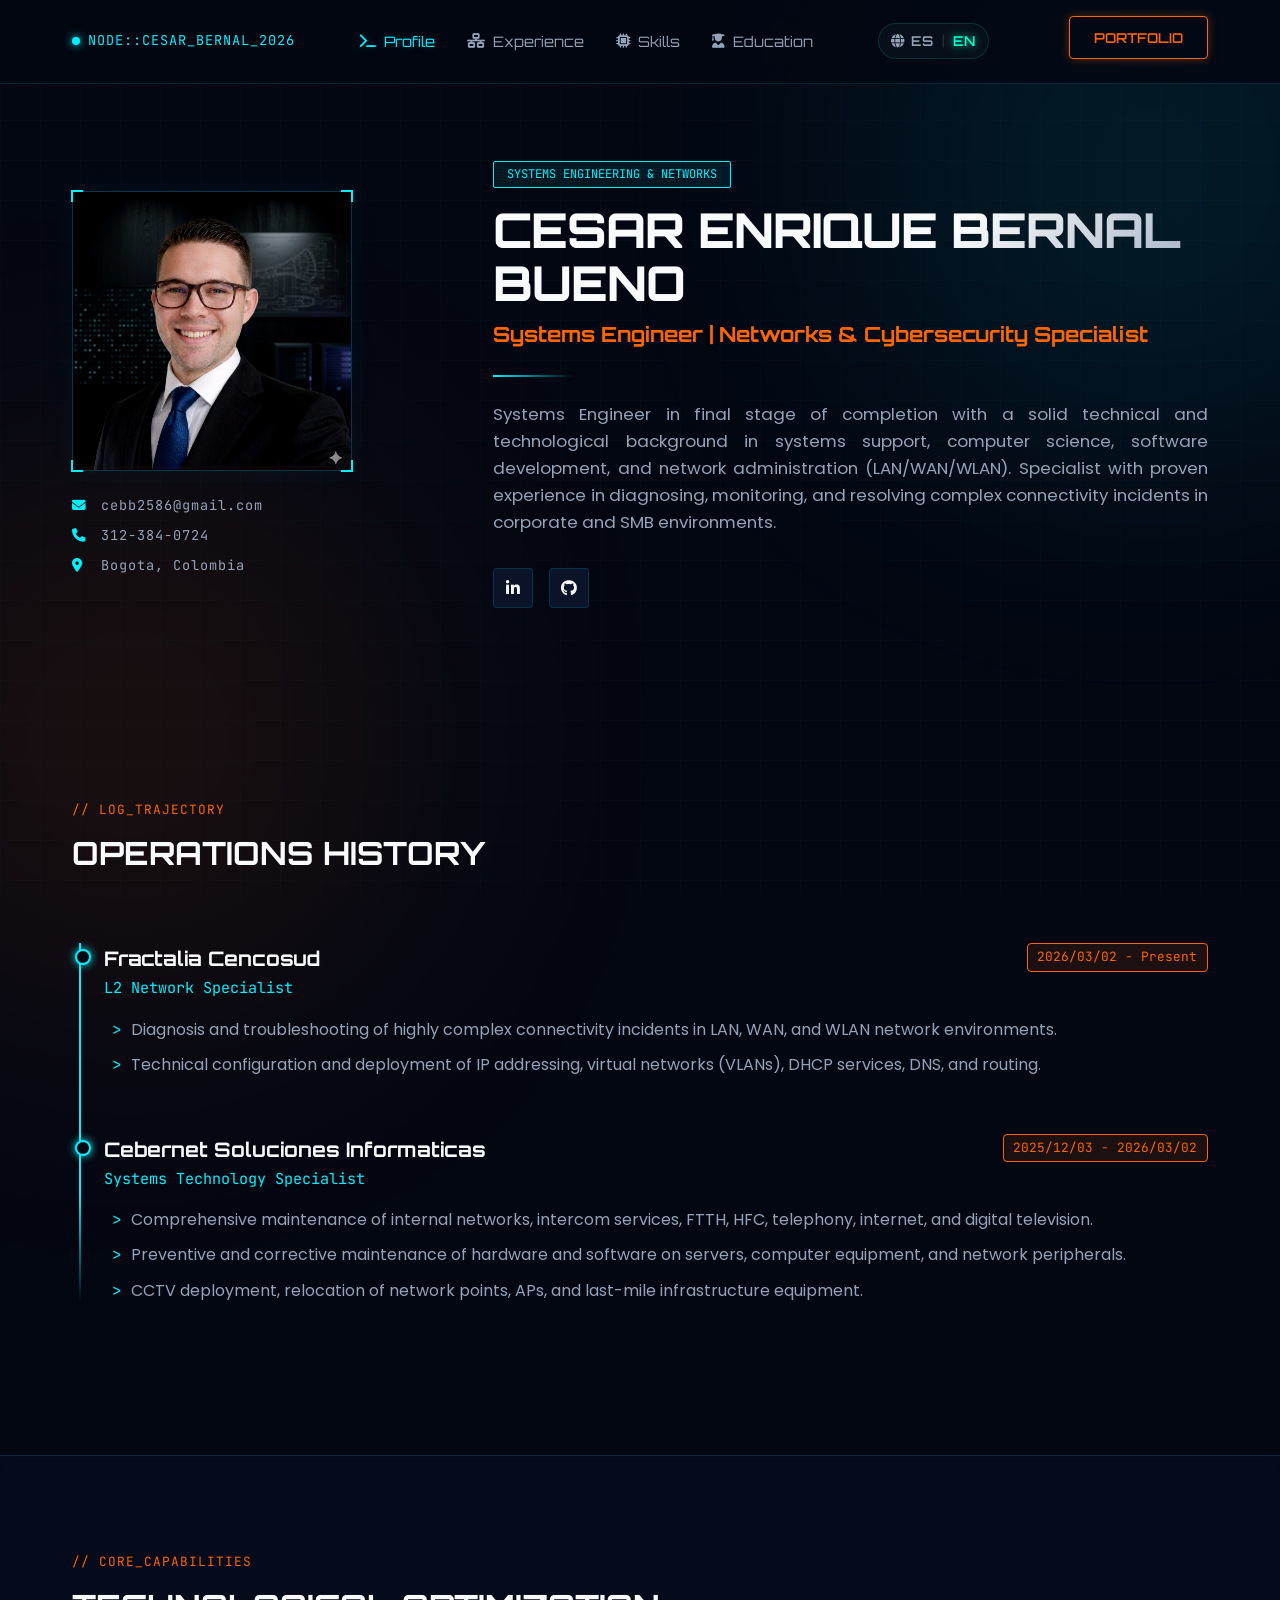
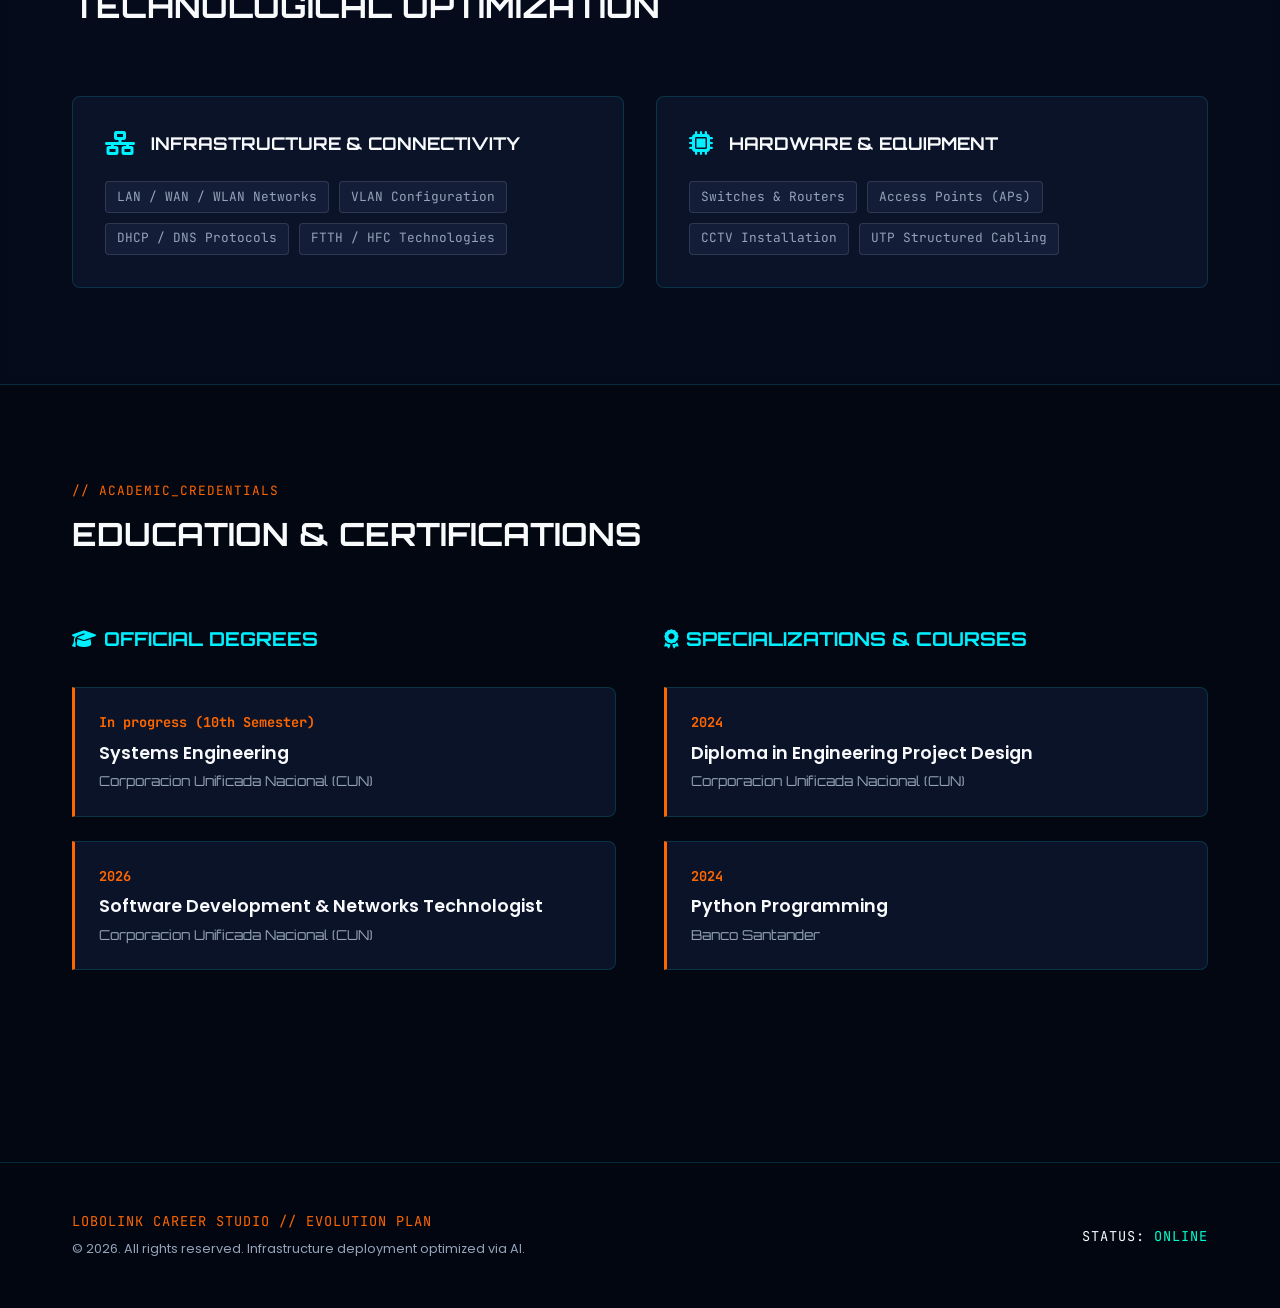
==== index-en.html @ bacd8a29 "finalización de la hoja de vida alpha de cesar bernal" ====
<!DOCTYPE html>
<html lang="en">
<head>
    <meta charset="UTF-8">
    <meta name="viewport" content="width=device-width, initial-scale=1.0">
    <title>Professional Portfolio | Engineering Ecosystem</title>
    
    <link rel="preconnect" href="https://fonts.googleapis.com">
    <link rel="preconnect" href="https://fonts.gstatic.com" crossorigin>
    <link href="https://fonts.googleapis.com/css2?family=Orbitron:wght@400;600;800&family=Poppins:wght@300;400;500;700&family=JetBrains+Mono:wght@400;700&display=swap" rel="stylesheet">
    
    <link rel="stylesheet" href="https://cdnjs.cloudflare.com/ajax/libs/font-awesome/6.4.0/css/all.min.css">
    
    <link rel="stylesheet" href="css/styles.css">
</head>
<body>

    <div class="cyber-grid-overlay"></div>
    <div class="neon-glow-sphere sphere-1"></div>
    <div class="neon-glow-sphere sphere-2"></div>

    <header class="cyber-header">
        <div class="container header-flex">
            <div class="system-status">
                <span class="status-blink"></span>
                <span class="mono-text" id="sys-id">NODE::CESAR_BERNAL_2026</span>
            </div>
            <nav class="cyber-nav">
                <ul>
                    <li><a href="#perfil" class="nav-link active"><i class="fa-solid fa-terminal"></i> Profile</a></li>
                    <li><a href="#experiencia" class="nav-link"><i class="fa-solid fa-network-wired"></i> Experience</a></li>
                    <li><a href="#habilidades" class="nav-link"><i class="fa-solid fa-microchip"></i> Skills</a></li>
                    <li><a href="#educacion" class="nav-link"><i class="fa-solid fa-user-graduate"></i> Education</a></li>
                </ul>
            </nav>

            <div class="lang-selector-cyber">
                <a href="index.html" class="lang-btn"><i class="fa-solid fa-globe"></i> ES</a>
                <span class="lang-separator">|</span>
                <a href="index-en.html" class="lang-btn active">EN</a>
            </div>

            <div class="contact-cta">
                <a id="whatsapp-top-link" href="portafolio-en.html" class="btn-neon-action">
                    <span>PORTFOLIO</span>
                </a>
            </div>
        </div>
    </header>

    <section id="perfil" class="hero-cyber-sector">
        <div class="container hero-grid">
            <div class="profile-frame-wrapper">
                <div class="cyber-avatar-frame">
                    <img id="client-avatar" src="image/perfil.PNG" alt="Cesar Bernal Bueno" class="profile-avatar">
                    <div class="corner-element top-left"></div>
                    <div class="corner-element top-right"></div>
                    <div class="corner-element bottom-left"></div>
                    <div class="corner-element bottom-right"></div>
                </div>
                <div class="profile-comms">
                    <p class="mono-text"><i class="fa-solid fa-envelope"></i> <span id="client-email">...</span></p>
                    <p class="mono-text"><i class="fa-solid fa-phone"></i> <span id="client-phone">...</span></p>
                    <p class="mono-text"><i class="fa-solid fa-location-dot"></i> <span id="client-location">...</span></p>
                </div>
            </div>
            <div class="hero-text-content">
                <span class="cyber-badge" id="client-badge">SYSTEMS ENGINEERING & NETWORKS</span>
                <h1 id="client-name" class="tech-title">LOADING_NAME...</h1>
                <h2 id="client-title" class="sub-tech-title">LOADING_SPECIALIZATION...</h2>
                <div class="cyber-divider"></div>
                <p id="client-summary" class="profile-summary-p">
                    Loading core profile parameters from LoboLink central repository...
                </p>
                <div class="social-cyber-hub">
                    <a id="client-linkedin" href="#" target="_blank" rel="noopener noreferrer" class="social-icon-btn"><i class="fa-brands fa-linkedin-in"></i></a>
                    <a id="client-github" href="#" target="_blank" rel="noopener noreferrer" class="social-icon-btn"><i class="fa-brands fa-github"></i></a>
                </div>
            </div>
        </div>
    </section>

    <section id="experiencia" class="cyber-section">
        <div class="container">
            <div class="section-heading-cyber">
                <div class="pre-title mono-text">// LOG_TRAJECTORY</div>
                <h2 class="tech-title-section">Operations History</h2>
            </div>
            
            <div id="experience-timeline" class="timeline-cyber-wrapper"></div>
        </div>
    </section>

    <section id="habilidades" class="cyber-section alternative-bg">
        <div class="container">
            <div class="section-heading-cyber">
                <div class="pre-title mono-text">// CORE_CAPABILITIES</div>
                <h2 class="tech-title-section">Technological Optimization</h2>
            </div>
            
            <div id="skills-grid" class="skills-cyber-grid"></div>
        </div>
    </section>

    <section id="educacion" class="cyber-section">
        <div class="container">
            <div class="section-heading-cyber">
                <div class="pre-title mono-text">// ACADEMIC_CREDENTIALS</div>
                <h2 class="tech-title-section">Education & Certifications</h2>
            </div>
            
            <div class="education-dual-grid">
                <div>
                    <h3 class="block-title-cyber"><i class="fa-solid fa-graduation-cap"></i> Official Degrees</h3>
                    <div id="education-container" class="cards-stack-cyber"></div>
                </div>
                <div>
                    <h3 class="block-title-cyber"><i class="fa-solid fa-award"></i> Specializations & Courses</h3>
                    <div id="certifications-container" class="cards-stack-cyber"></div>
                </div>
            </div>
        </div>
    </section>

    <footer class="cyber-footer">
        <div class="container footer-flex-cyber">
            <div class="footer-brand-tech">
                <p class="mono-text">LOBOLINK CAREER STUDIO // EVOLUTION PLAN</p>
                <p class="copyright-text">&copy; 2026. All rights reserved. Infrastructure deployment optimized via AI.</p>
            </div>
            <div class="system-clock-box">
                <span class="mono-text">STATUS: <span style="color: #00ffcc;">ONLINE</span></span>
            </div>
        </div>
    </footer>

    <script>
        document.addEventListener("DOMContentLoaded", () => {
            // Reutiliza las funciones globales apuntando al origen de datos en inglés
            const DATA_URL = "data/data-en.json";
            fetchCyberData(DATA_URL);
        });
    </script>
    <script src="js/script.js"></script>
</body>
</html>
---- css/styles.css ----
/* ==========================================================================
   VARIABLES DEL SISTEMA (PALETA NEÓN & CONFIGURACIÓN FUTURISTA)
   ========================================================================== */
:root {
    /* Fondos Oscuros Profundos */
    --bg-cyber-dark: #030712;
    --bg-cyber-card: #0b1329;
    --bg-cyber-hover: #1c2541;
    
    /* Iluminación de Neón (Colores Primarios de Acción) */
    --neon-cyan: #00f0ff;
    --neon-cyan-glow: rgba(0, 240, 255, 0.25);
    --neon-orange: #ff6600;
    --neon-orange-glow: rgba(255, 102, 0, 0.35);
    
    /* Tipografía y Textos */
    --text-main: #f8fafc;
    --text-muted: #94a3b8;
    --font-tech: 'Orbitron', sans-serif;
    --font-body: 'Poppins', sans-serif;
    --font-mono: 'JetBrains Mono', monospace;
    
    /* Estructurales */
    --cyber-border: 1px solid rgba(0, 240, 255, 0.15);
    --cyber-radius: 8px;
    --transition-cyber: all 0.4s cubic-bezier(0.16, 1, 0.3, 1);
}

/* ==========================================================================
   RESET & ESTILOS BASE (NÚCLEO DEL SISTEMA)
   ========================================================================== */
* {
    margin: 0;
    padding: 0;
    box-sizing: border-box;
    scroll-behavior: smooth;
}

body {
    background-color: var(--bg-cyber-dark);
    color: var(--text-main);
    font-family: var(--font-body);
    line-height: 1.6;
    overflow-x: hidden;
    position: relative;
}

.container {
    width: 100%;
    max-width: 1200px;
    margin: 0 auto;
    padding: 0 2rem;
}

/* Clases Utilitarias de Texto */
.mono-text {
    font-family: var(--font-mono);
    font-size: 0.85rem;
    letter-spacing: 1px;
}

.tech-title {
    font-family: var(--font-tech);
    font-weight: 800;
    text-transform: uppercase;
}

/* ==========================================================================
   CAPAS DE AMBIENTACIÓN NEÓN (FONDO DINÁMICO)
   ========================================================================== */
.cyber-grid-overlay {
    position: fixed;
    top: 0;
    left: 0;
    width: 100%;
    height: 100%;
    background-image: 
        linear-gradient(rgba(0, 240, 255, 0.02) 1px, transparent 1px),
        linear-gradient(90deg, rgba(0, 240, 255, 0.02) 1px, transparent 1px);
    background-size: 40px 40px;
    z-index: -2;
    pointer-events: none;
}

.neon-glow-sphere {
    position: fixed;
    width: 40vw;
    height: 40vw;
    border-radius: 50%;
    filter: blur(140px);
    z-index: -1;
    opacity: 0.12;
    pointer-events: none;
}

.sphere-1 {
    top: -10%;
    right: -10%;
    background: var(--neon-cyan);
}

.sphere-2 {
    bottom: -10%;
    left: -10%;
    background: var(--neon-orange);
}

/* ==========================================================================
   HEADER / NAVEGACIÓN CAPA DE CONTROL
   ========================================================================== */
.cyber-header {
    position: fixed;
    top: 0;
    left: 0;
    width: 100%;
    z-index: 100;
    background: rgba(3, 7, 18, 0.8);
    backdrop-filter: blur(12px);
    border-bottom: var(--cyber-border);
    padding: 1rem 0;
}

.header-flex {
    display: flex;
    justify-content: space-between;
    align-items: center;
}

/* Parpadeo del Estado del Servidor */
.system-status {
    display: flex;
    align-items: center;
    gap: 0.5rem;
    color: var(--neon-cyan);
}

.status-blink {
    width: 8px;
    height: 8px;
    background-color: var(--neon-cyan);
    border-radius: 50%;
    box-shadow: 0 0 8px var(--neon-cyan);
    animation: pulseGlow 2s infinite;
}

.cyber-nav ul {
    display: flex;
    list-style: none;
    gap: 2rem;
}

.nav-link {
    text-decoration: none;
    color: var(--text-muted);
    font-family: var(--font-tech);
    font-size: 0.9rem;
    transition: var(--transition-cyber);
    display: flex;
    align-items: center;
    gap: 0.5rem;
}

.nav-link:hover, .nav-link.active {
    color: var(--neon-cyan);
    text-shadow: 0 0 8px var(--neon-cyan-glow);
}

/* Botón de Acción de Neón */
.btn-neon-action {
    display: inline-block;
    padding: 0.6rem 1.5rem;
    border: 1px solid var(--neon-orange);
    background: transparent;
    color: var(--neon-orange);
    font-family: var(--font-tech);
    font-weight: 600;
    font-size: 0.85rem;
    text-decoration: none;
    border-radius: 4px;
    position: relative;
    overflow: hidden;
    transition: var(--transition-cyber);
    box-shadow: 0 0 10px var(--neon-orange-glow);
}

.btn-neon-action:hover {
    background: var(--neon-orange);
    color: var(--bg-cyber-dark);
    box-shadow: 0 0 20px var(--neon-orange);
    transform: translateY(-2px);
}

/* ==========================================================================
   HERO / PERFIL PRINCIPAL
   ========================================================================== */
.hero-cyber-sector {
    padding: 10rem 0 6rem 0;
}

.hero-grid {
    display: grid;
    grid-template-columns: 1fr 2fr;
    gap: 4rem;
    align-items: center;
}

/* Contenedor del Avatar Estilo Cyberpunk */
.cyber-avatar-frame {
    position: relative;
    width: 280px;
    height: 280px;
    background: var(--bg-cyber-card);
    border: var(--cyber-border);
    box-shadow: 0 0 25px rgba(0, 240, 255, 0.05);
    margin-bottom: 1.5rem;
}

.profile-avatar {
    width: 100%;
    height: 100%;
    object-fit: cover;
    filter: grayscale(20%) contrast(110%);
}

/* Esquinas de Líneas Futuristas */
.corner-element {
    position: absolute;
    width: 12px;
    height: 12px;
    border: 2px solid var(--neon-cyan);
}
.top-left { top: -2px; left: -2px; border-right: none; border-bottom: none; }
.top-right { top: -2px; right: -2px; border-left: none; border-bottom: none; }
.bottom-left { bottom: -2px; left: -2px; border-right: none; border-top: none; }
.bottom-right { bottom: -2px; right: -2px; border-left: none; border-top: none; }

.profile-comms {
    display: flex;
    flex-direction: column;
    gap: 0.5rem;
    color: var(--text-muted);
}

.profile-comms i {
    color: var(--neon-cyan);
    width: 20px;
}

/* Textos e Identidad */
.cyber-badge {
    display: inline-block;
    padding: 0.2rem 0.8rem;
    background: rgba(0, 240, 255, 0.08);
    border: 1px solid var(--neon-cyan);
    color: var(--neon-cyan);
    font-family: var(--font-mono);
    font-size: 0.75rem;
    margin-bottom: 1rem;
    border-radius: 2px;
}

.hero-text-content h1 {
    font-size: 3rem;
    line-height: 1.1;
    margin-bottom: 0.5rem;
    letter-spacing: -1px;
    background: linear-gradient(135deg, var(--text-main) 60%, var(--text-muted));
    -webkit-background-clip: text;
    -webkit-text-fill-color: transparent;
}

.sub-tech-title {
    font-family: var(--font-tech);
    font-size: 1.3rem;
    color: var(--neon-orange);
    margin-bottom: 1.5rem;
}

.cyber-divider {
    width: 80px;
    height: 2px;
    background: linear-gradient(90deg, var(--neon-cyan), transparent);
    margin-bottom: 1.5rem;
}

.profile-summary-p {
    color: var(--text-muted);
    font-size: 1.05rem;
    margin-bottom: 2rem;
    text-align: justify;
}

.social-cyber-hub {
    display: flex;
    gap: 1rem;
}

.social-icon-btn {
    width: 40px;
    height: 40px;
    display: flex;
    align-items: center;
    justify-content: center;
    border: var(--cyber-border);
    background: var(--bg-cyber-card);
    color: var(--text-main);
    text-decoration: none;
    border-radius: 4px;
    transition: var(--transition-cyber);
}

.social-icon-btn:hover {
    color: var(--neon-cyan);
    border-color: var(--neon-cyan);
    box-shadow: 0 0 10px var(--neon-cyan-glow);
    transform: translateY(-3px);
}

/* ==========================================================================
   SECCIONES GENERALES & ENCABEZADOS
   ========================================================================== */
.cyber-section {
    padding: 6rem 0;
}

.alternative-bg {
    background: rgba(11, 19, 41, 0.4);
    border-top: var(--cyber-border);
    border-bottom: var(--cyber-border);
    backdrop-filter: blur(4px);
}

.section-heading-cyber {
    margin-bottom: 4rem;
}

.pre-title {
    color: var(--neon-orange);
    font-size: 0.8rem;
    margin-bottom: 0.5rem;
}

.tech-title-section {
    font-family: var(--font-tech);
    font-size: 2rem;
    text-transform: uppercase;
}

/* ==========================================================================
   LÍNEA DE TIEMPO (EXPERIENCIA LABORAL)
   ========================================================================== */
.timeline-cyber-wrapper {
    position: relative;
    padding-left: 2rem;
}

/* Línea vertical de la línea de tiempo */
.timeline-cyber-wrapper::before {
    content: '';
    position: absolute;
    left: 7px;
    top: 0;
    width: 2px;
    height: 100%;
    background: linear-gradient(to bottom, var(--neon-cyan) 70%, transparent);
}

.timeline-item-cyber {
    position: relative;
    margin-bottom: 3.5rem;
}

/* Nodo de conexión */
.timeline-node {
    position: absolute;
    left: -29px;
    top: 6px;
    width: 16px;
    height: 16px;
    background: var(--bg-cyber-dark);
    border: 2px solid var(--neon-cyan);
    border-radius: 50%;
    box-shadow: 0 0 8px var(--neon-cyan);
    z-index: 2;
}

.timeline-header-block {
    display: flex;
    justify-content: space-between;
    align-items: flex-start;
    flex-wrap: wrap;
    margin-bottom: 1rem;
}

.company-tech {
    font-family: var(--font-tech);
    font-size: 1.25rem;
    color: var(--text-main);
}

.role-tech {
    font-family: var(--font-mono);
    color: var(--neon-cyan);
    font-size: 0.95rem;
}

.period-badge-cyber {
    font-family: var(--font-mono);
    font-size: 0.8rem;
    background: rgba(255, 102, 0, 0.1);
    border: 1px solid var(--neon-orange);
    color: var(--neon-orange);
    padding: 0.2rem 0.6rem;
    border-radius: 4px;
}

.timeline-body-cyber ul {
    list-style: none;
    padding-left: 0.5rem;
}

.timeline-body-cyber li {
    position: relative;
    color: var(--text-muted);
    margin-bottom: 0.6rem;
    padding-left: 1.2rem;
}

/* Viñetas personalizadas estilo prompt de consola */
.timeline-body-cyber li::before {
    content: '>';
    position: absolute;
    left: 0;
    color: var(--neon-cyan);
    font-family: var(--font-mono);
}

/* ==========================================================================
   REJILLA DE HABILIDADES (SKILLS MODULES)
   ========================================================================== */
.skills-cyber-grid {
    display: grid;
    grid-template-columns: repeat(auto-fit, minmax(300px, 1fr));
    gap: 2rem;
}

.skill-module-card {
    background: var(--bg-cyber-card);
    border: var(--cyber-border);
    padding: 2rem;
    border-radius: var(--cyber-radius);
    transition: var(--transition-cyber);
}

.skill-module-card:hover {
    border-color: var(--neon-cyan);
    box-shadow: 0 0 20px rgba(0, 240, 255, 0.08);
    transform: translateY(-5px);
}

.skill-card-header {
    display: flex;
    align-items: center;
    gap: 1rem;
    margin-bottom: 1.5rem;
    color: var(--neon-cyan);
}

.skill-card-header i {
    font-size: 1.5rem;
}

.skill-card-header h3 {
    font-family: var(--font-tech);
    text-transform: uppercase;
    font-size: 1.1rem;
    color: var(--text-main);
}

/* Etiquetas internas de tecnologías */
.skills-tags-container {
    display: flex;
    flex-wrap: wrap;
    gap: 0.6rem;
}

.skill-tag {
    font-family: var(--font-mono);
    font-size: 0.8rem;
    background: rgba(28, 37, 65, 0.6);
    border: 1px solid rgba(148, 163, 184, 0.2);
    color: var(--text-muted);
    padding: 0.3rem 0.7rem;
    border-radius: 4px;
    transition: var(--transition-cyber);
}

.skill-tag:hover {
    border-color: var(--neon-cyan);
    color: var(--text-main);
    background: rgba(0, 240, 255, 0.05);
}

/* ==========================================================================
   ESTRUCTURA DE EDUCACIÓN / TARJETAS
   ========================================================================== */
.education-dual-grid {
    display: grid;
    grid-template-columns: 1fr 1fr;
    gap: 3rem;
}

.block-title-cyber {
    font-family: var(--font-tech);
    color: var(--neon-cyan);
    font-size: 1.2rem;
    text-transform: uppercase;
    margin-bottom: 2rem;
    display: flex;
    align-items: center;
    gap: 0.5rem;
}

.cards-stack-cyber {
    display: flex;
    flex-direction: column;
    gap: 1.5rem;
}

.education-card-cyber {
    background: var(--bg-cyber-card);
    border: var(--cyber-border);
    border-left: 3px solid var(--neon-orange);
    padding: 1.5rem;
    border-radius: 0 var(--cyber-radius) var(--cyber-radius) 0;
    transition: var(--transition-cyber);
}

.education-card-cyber:hover {
    transform: translateX(5px);
    background: var(--bg-cyber-hover);
}

.edu-year {
    font-family: var(--font-mono);
    color: var(--neon-orange);
    font-size: 0.85rem;
    font-weight: 700;
    margin-bottom: 0.3rem;
}

.edu-title {
    font-weight: 600;
    font-size: 1.1rem;
    color: var(--text-main);
    margin-bottom: 0.2rem;
}

.edu-institution {
    font-family: var(--font-tech);
    color: var(--text-muted);
    font-size: 0.85rem;
}

/* ==========================================================================
   FOOTER TERMINAL
   ========================================================================== */
.cyber-footer {
    border-top: var(--cyber-border);
    padding: 3rem 0;
    margin-top: 6rem;
    background: rgba(3, 7, 18, 0.9);
}

.footer-flex-cyber {
    display: flex;
    justify-content: space-between;
    align-items: center;
    flex-wrap: wrap;
    gap: 2rem;
}

.footer-brand-tech {
    color: var(--neon-orange);
}

.copyright-text {
    font-size: 0.8rem;
    color: var(--text-muted);
    margin-top: 0.4rem;
}

/* ==========================================================================
   ANIMACIONES CLAVE Y SOPORTE JAVASCRIPT (REVELACIÓN GRADUAL)
   ========================================================================== */
@keyframes pulseGlow {
    0%, 100% { opacity: 0.6; box-shadow: 0 0 4px var(--neon-cyan); }
    50% { opacity: 1; box-shadow: 0 0 12px var(--neon-cyan); }
}

/* Clases de estado que el JS inyectará al hacer scroll */
.reveal-ready {
    opacity: 0;
    transform: translateY(30px);
    transition: opacity 0.8s cubic-bezier(0.16, 1, 0.3, 1), 
                transform 0.8s cubic-bezier(0.16, 1, 0.3, 1);
}

.reveal-active {
    opacity: 1;
    transform: translateY(0);
}

/* ==========================================================================
   MEDIA QUERIES (SOPORTE MÓVIL Y RESPONSIVO)
   ========================================================================== */
@media (max-width: 968px) {
    .hero-grid {
        grid-template-columns: 1fr;
        gap: 2rem;
        text-align: center;
    }
    
    .cyber-avatar-frame {
        margin: 0 auto 1.5rem auto;
    }
    
    .cyber-divider {
        margin: 1.5rem auto;
    }
    
    .social-cyber-hub {
        justify-content: center;
    }
    
    .education-dual-grid {
        grid-template-columns: 1fr;
        gap: 4rem;
    }
    
    .timeline-header-block {
        flex-direction: column;
        gap: 0.3rem;
    }
    
    .period-badge-cyber {
        align-self: flex-start;
        margin-top: 0.3rem;
    }
}

@media (max-width: 640px) {
    .cyber-nav {
        display: none; /* Simplificación para optimizar en móvil, se puede expandir a futuro */
    }
    
    .hero-text-content h1 {
        font-size: 2.2rem;
    }
}

/* ==========================================================================
   SELECTOR DE IDIOMA - TERMINAL MULTILANG
   ========================================================================== */
.lang-selector-cyber {
    display: flex;
    align-items: center;
    gap: 8px;
    font-family: var(--font-tech); /* Hereda Orbitron */
    font-size: 0.85rem;
    background: rgba(13, 21, 32, 0.6);
    padding: 6px 12px;
    border-radius: 20px;
    border: 1px solid rgba(0, 255, 204, 0.15);
    margin-right: 15px;
}

.lang-btn {
    color: var(--text-muted);
    text-decoration: none;
    transition: var(--transition);
    font-weight: 600;
    letter-spacing: 1px;
}

.lang-btn:hover {
    color: #00ffcc;
    text-shadow: 0 0 8px rgba(0, 255, 204, 0.6);
}

.lang-btn.active {
    color: #00ffcc;
    text-shadow: 0 0 10px rgba(0, 255, 204, 0.8);
    position: relative;
}

.lang-separator {
    color: rgba(255, 255, 255, 0.15);
    user-select: none;
}

/* Ajuste responsive para mantener alineación en móviles */
@media (max-width: 768px) {
    .header-flex {
        flex-wrap: wrap;
        gap: 12px;
    }
    .lang-selector-cyber {
        margin-right: 0;
        order: 2;
    }
    .contact-cta {
        order: 3;
    }
}
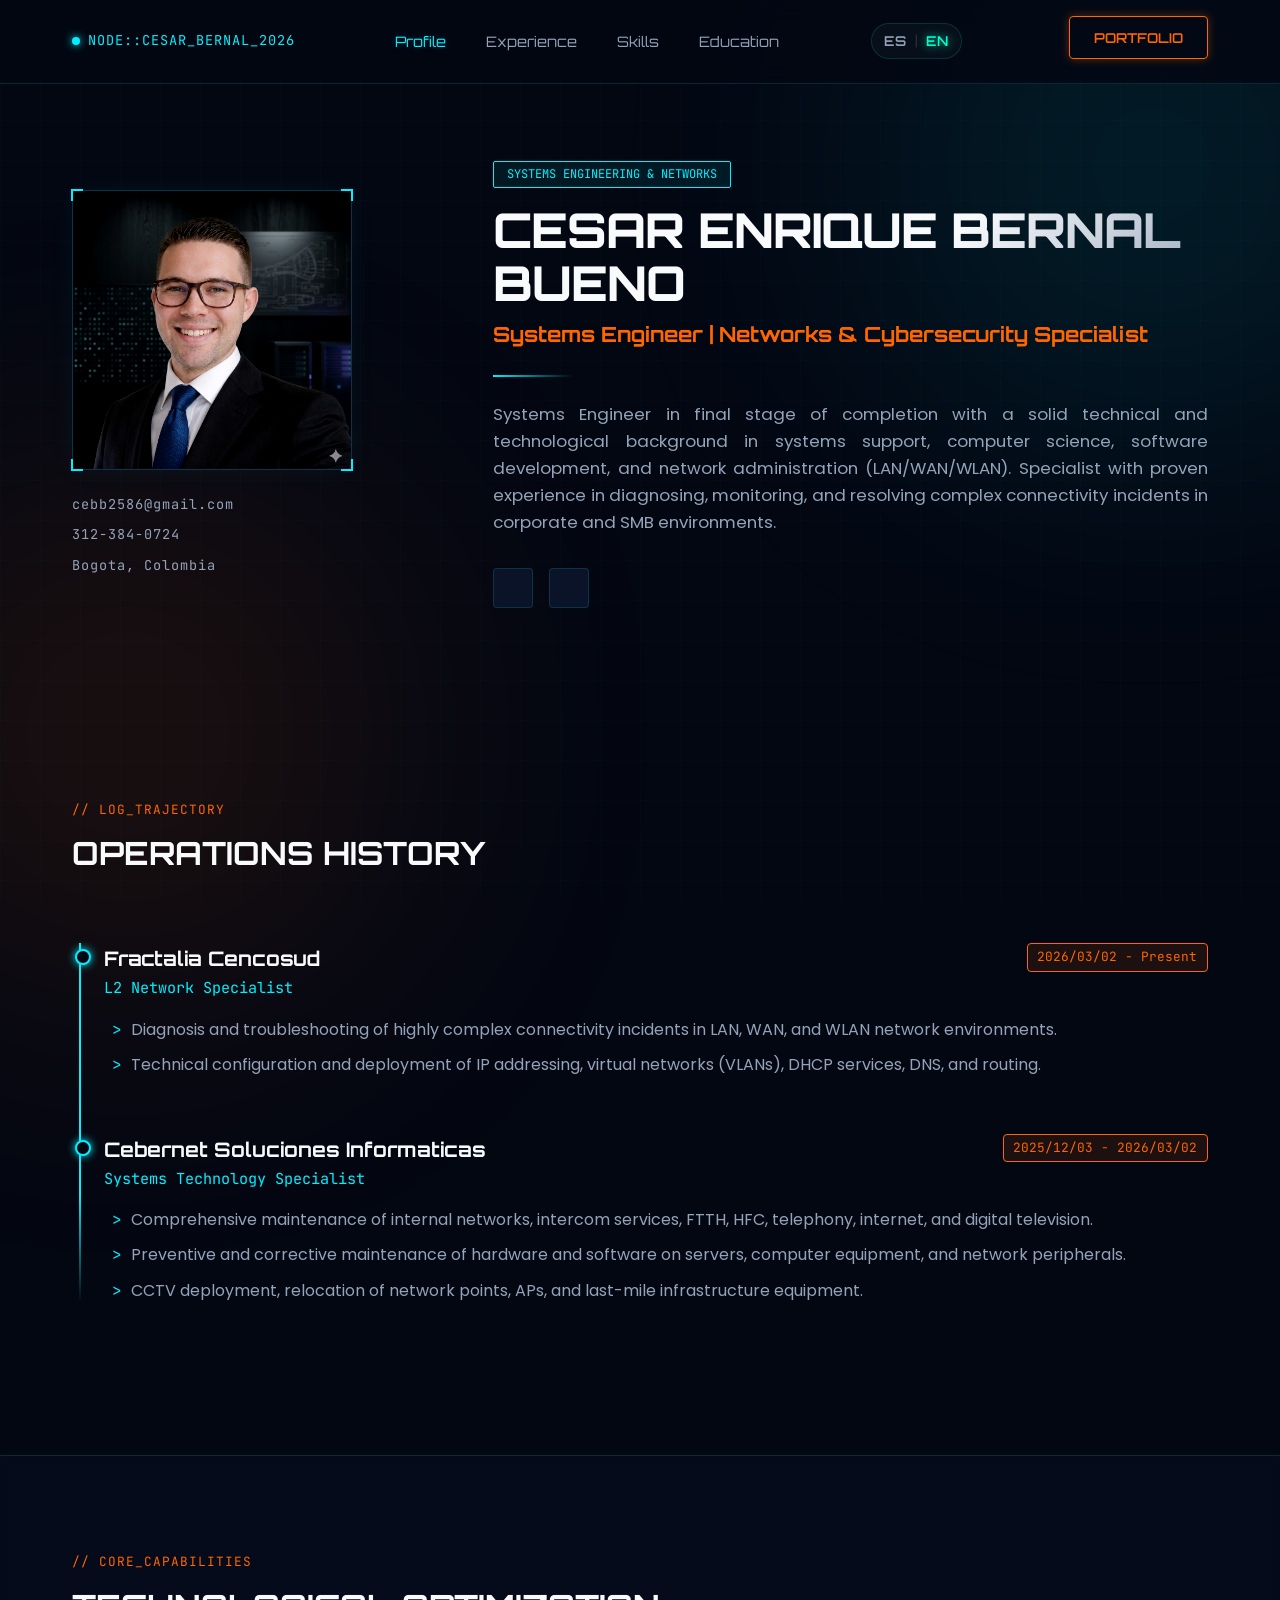
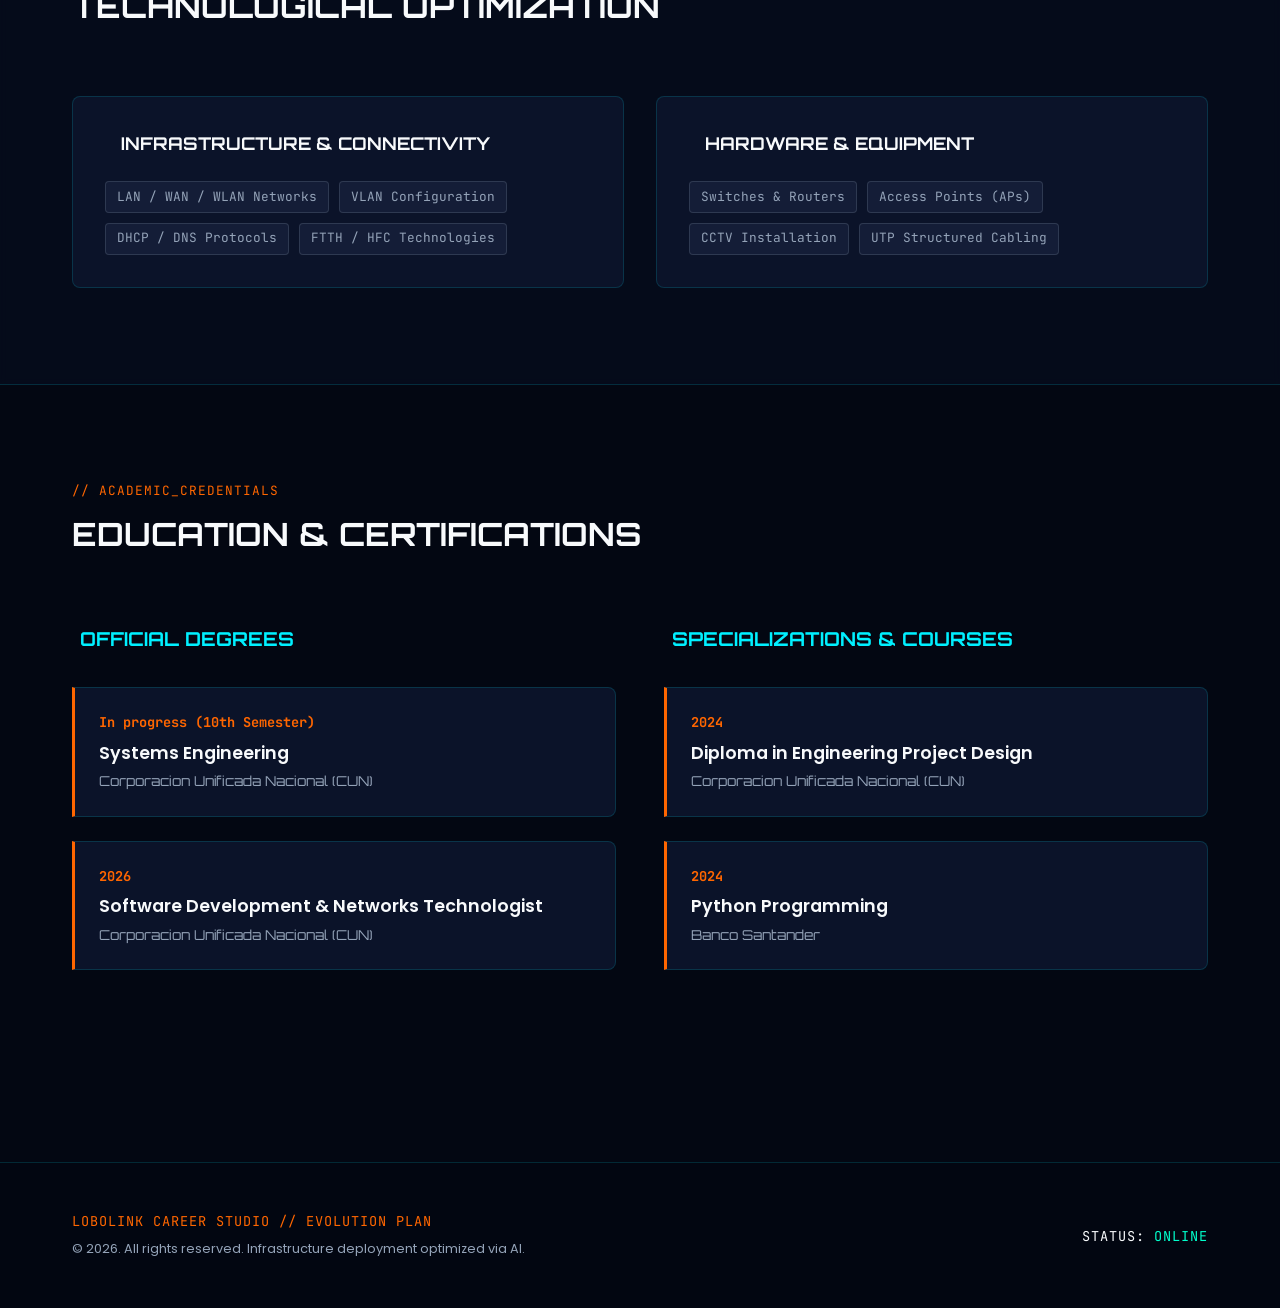
==== commit eadd37f6: "se agrega el icono de la pagina web" ====
--- a/index-en.html
+++ b/index-en.html
@@ -8,9 +8,7 @@
     <link rel="preconnect" href="https://fonts.googleapis.com">
     <link rel="preconnect" href="https://fonts.gstatic.com" crossorigin>
     <link href="https://fonts.googleapis.com/css2?family=Orbitron:wght@400;600;800&family=Poppins:wght@300;400;500;700&family=JetBrains+Mono:wght@400;700&display=swap" rel="stylesheet">
-    
-    <link rel="stylesheet" href="https://cdnjs.cloudflare.com/ajax/libs/font-awesome/6.4.0/css/all.min.css">
-    
+    <link rel="icon" type="image/png" href="/image/logo.png">
     <link rel="stylesheet" href="css/styles.css">
 </head>
 <body>
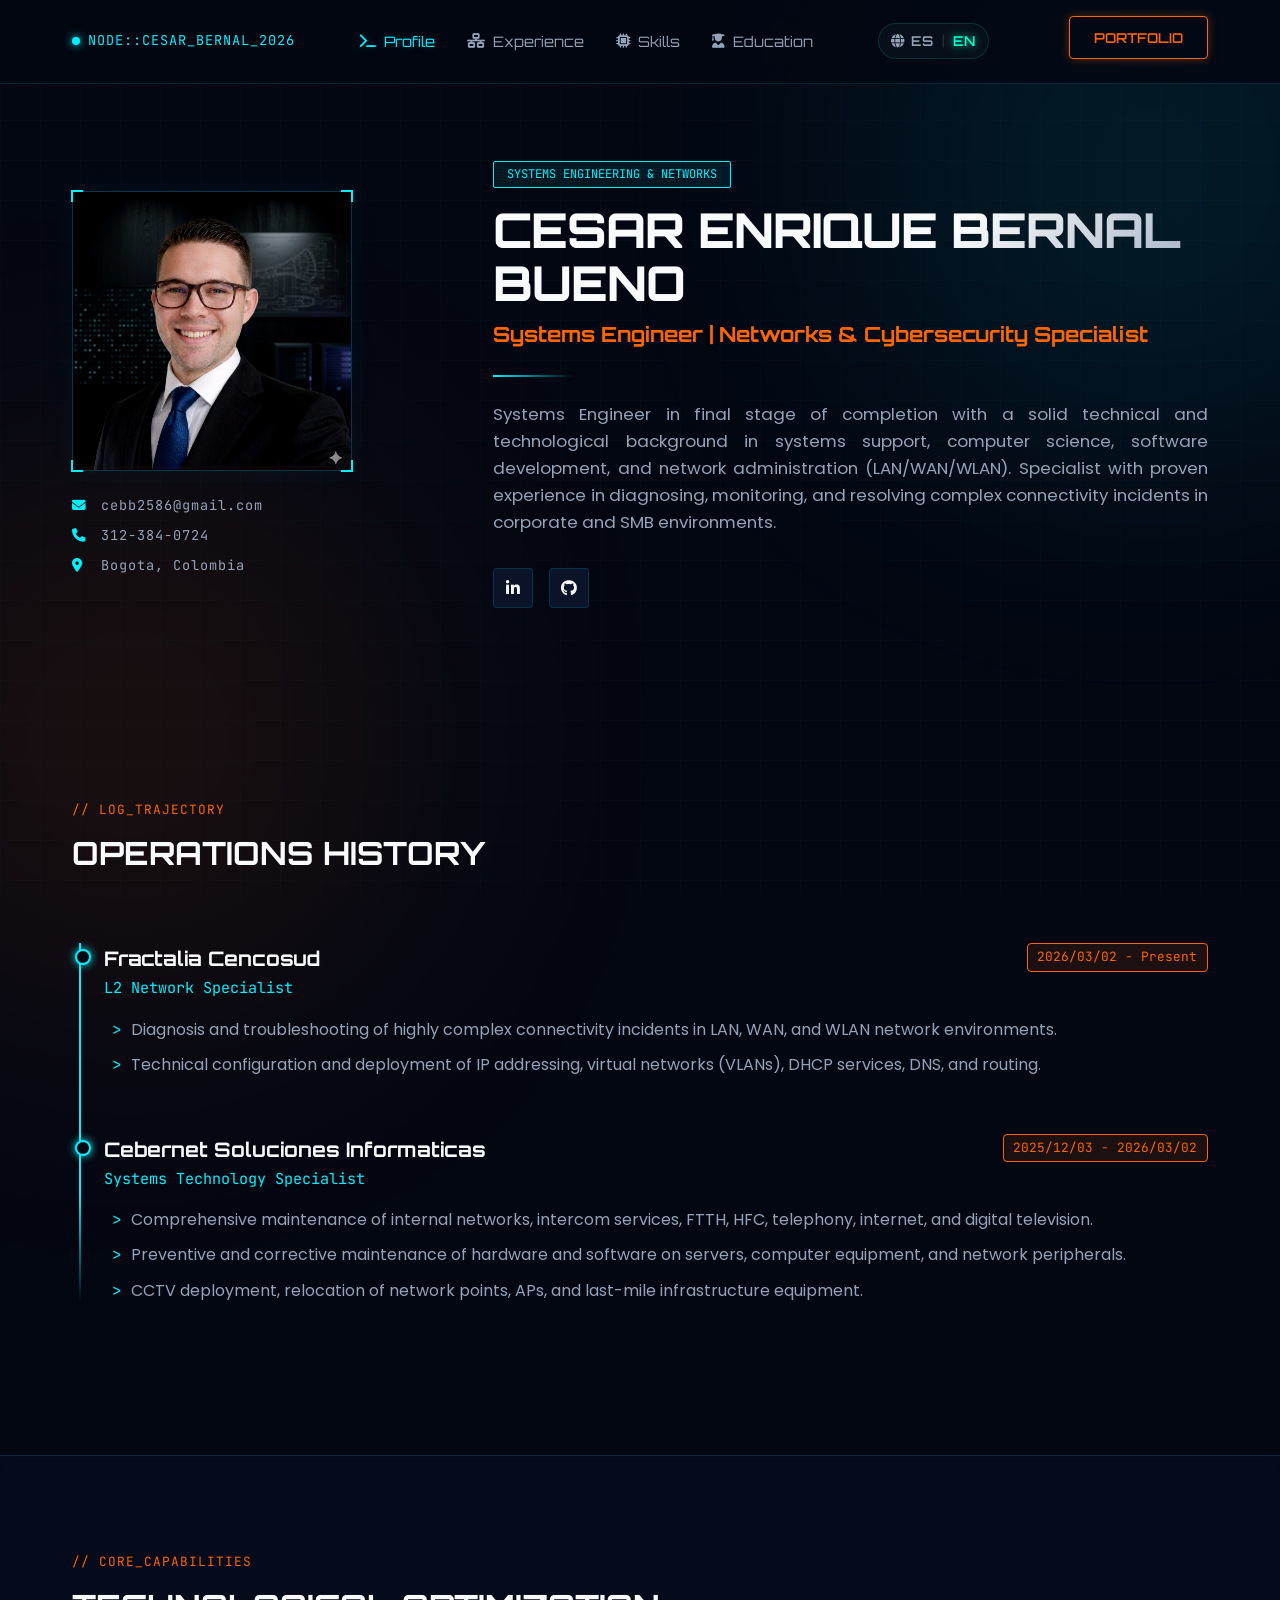
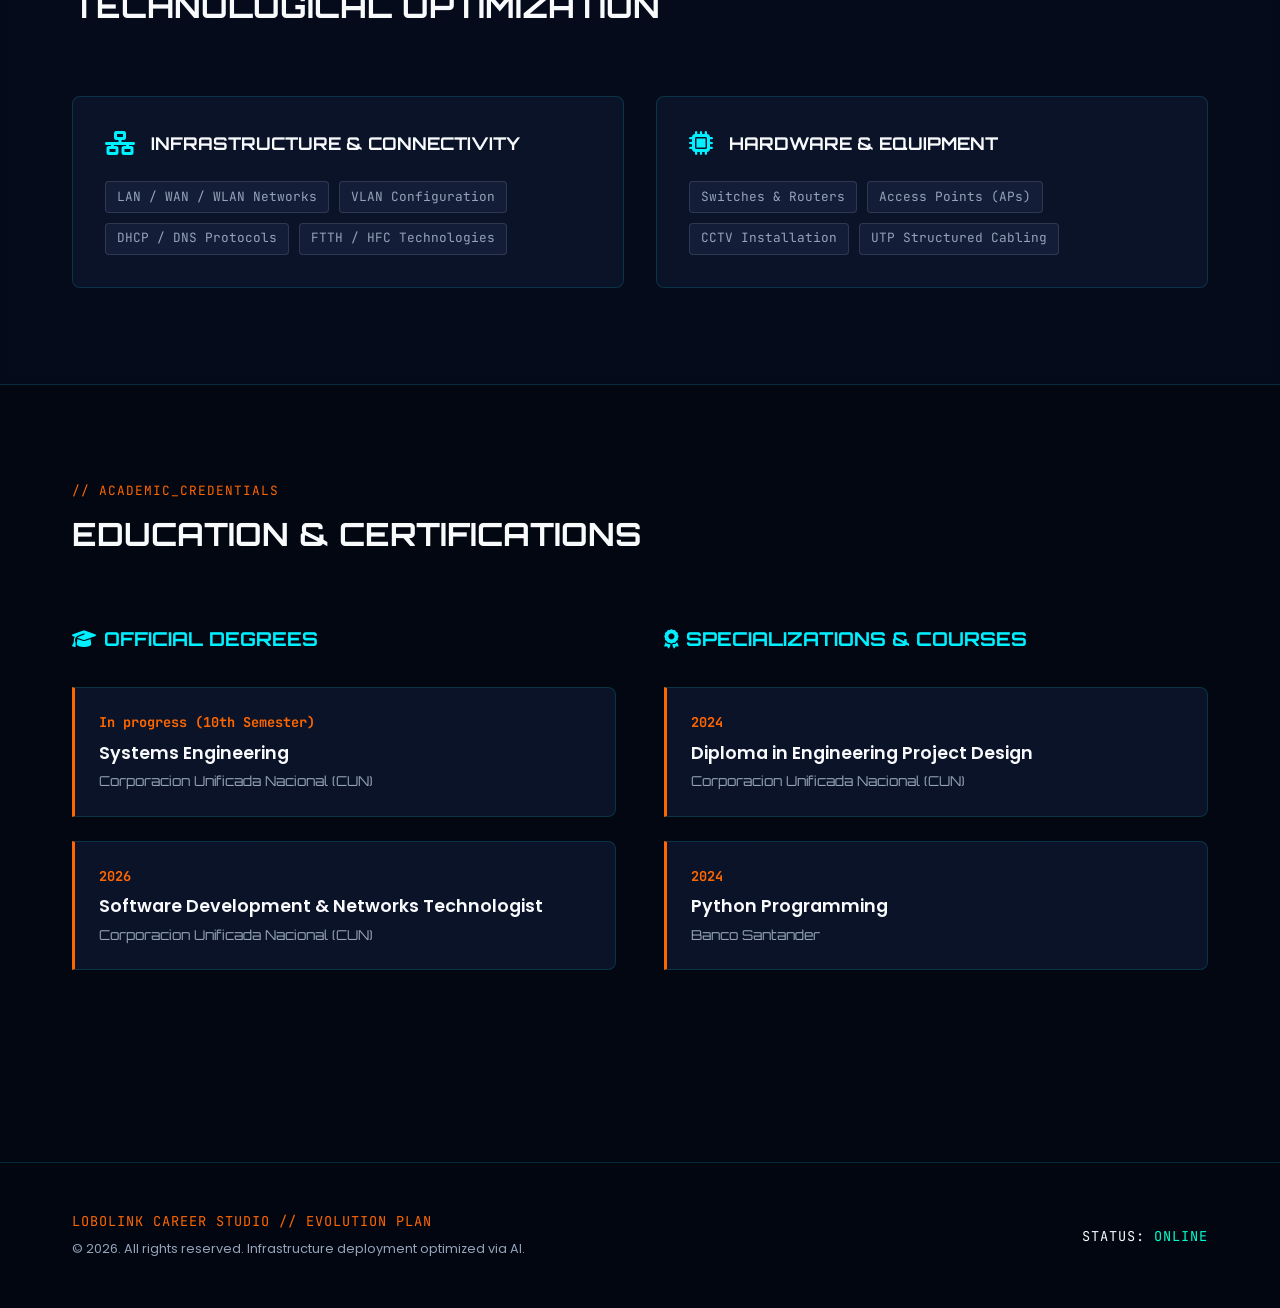
==== commit 2b444888: "se agrega corriguen los problemas de renderizado y el cambio de idioma" ====
--- a/index-en.html
+++ b/index-en.html
@@ -8,7 +8,10 @@
     <link rel="preconnect" href="https://fonts.googleapis.com">
     <link rel="preconnect" href="https://fonts.gstatic.com" crossorigin>
     <link href="https://fonts.googleapis.com/css2?family=Orbitron:wght@400;600;800&family=Poppins:wght@300;400;500;700&family=JetBrains+Mono:wght@400;700&display=swap" rel="stylesheet">
-    <link rel="icon" type="image/png" href="/image/logo.png">
+    
+    <link rel="stylesheet" href="https://cdnjs.cloudflare.com/ajax/libs/font-awesome/6.4.0/css/all.min.css">
+    
+    <link rel="icon" type="image/png" href="image/logo.png">
     <link rel="stylesheet" href="css/styles.css">
 </head>
 <body>
@@ -39,7 +42,7 @@
             </div>
 
             <div class="contact-cta">
-                <a id="whatsapp-top-link" href="portafolio-en.html" class="btn-neon-action">
+                <a id="portfolio-top-link" href="portafolio-en.html" class="btn-neon-action">
                     <span>PORTFOLIO</span>
                 </a>
             </div>
@@ -132,13 +135,6 @@
         </div>
     </footer>
 
-    <script>
-        document.addEventListener("DOMContentLoaded", () => {
-            // Reutiliza las funciones globales apuntando al origen de datos en inglés
-            const DATA_URL = "data/data-en.json";
-            fetchCyberData(DATA_URL);
-        });
-    </script>
     <script src="js/script.js"></script>
 </body>
 </html>
